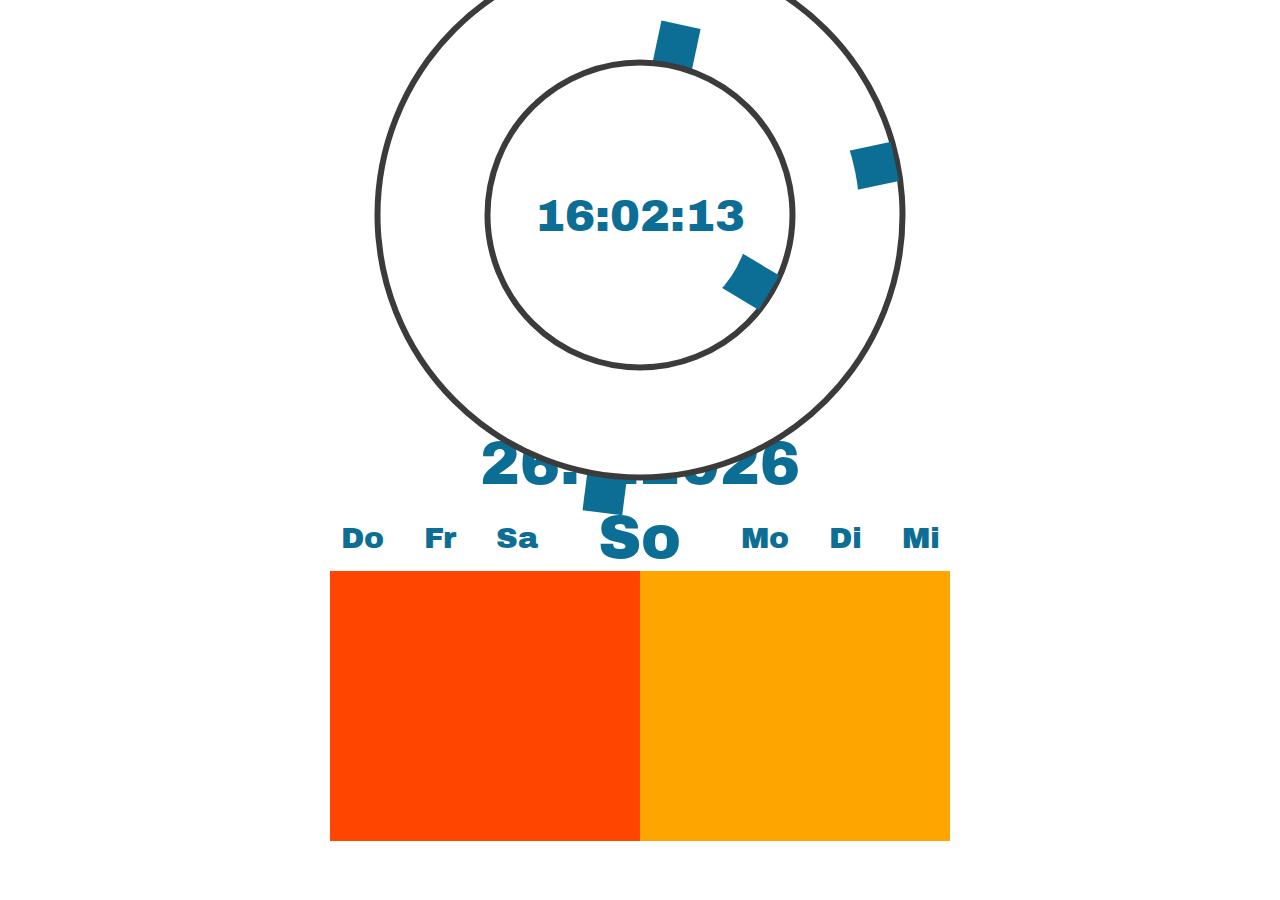
==== Linda_Geburtstag/index.html @ 204d4412 "Added Wetter" ====
<!DOCTYPE html>
<html lang="de">
<head>
  <meta charset="UTF-8">
  <meta name="viewport" content="width=device-width, initial-scale=1.0">
  <link rel="stylesheet" href="styles.css">
  <title>Uhr</title>
</head>
<body>
  <div class="container">
      <div class="clock-container">
          <div class="circle1-container">
                <div class="circle-mili"></div>
                <div id="hand-mili" class="hand-mili"></div>
          </div>
          <div class="circle2-container">
                <div class="circle-sec"></div>
                <div id="hand-sec" class="hand hand-sec"></div>
          </div>
          <div class="circle3-container">
                <div class="circle-min"></div>
                <div id="hand-min" class="hand hand-min"></div>
          </div>
          <div class="circle4-container">
                <div class="circle-hour"></div>
                <div id="hand-hour" class="hand hand-hour"></div>
          </div>
          <div class="circle5-container">
                <div class="circle-dig"></div>
                <div id="digital-clock" class="digital-clock"></div>
          </div>
    </div>
    <div class="date-container">
          <div id="date" class="date"></div>
          <div id="week-container" class="week-container">
                <div id="Mo" class="Mo">&nbsp; Mo &nbsp;</div>
                <div id="Tu" class="Tu">&nbsp; Di &nbsp;</div>
                <div id="We" class="We">&nbsp; Mi &nbsp;</div>
                <div id="Th" class="Th">&nbsp; Do &nbsp;</div>
                <div id="Fr" class="Fr">&nbsp; Fr &nbsp;</div>
                <div id="Sa" class="Sa">&nbsp; Sa &nbsp;</div>
                <div id="Su" class="Su">&nbsp; So &nbsp;</div>
          </div>
    </div>
    <div class="weather-container">
          <div class="today-container">
                <div id="symbol-today" class="symbol-today"></div>
          </div>
          <div class="tomorrow-container">
                <div id="symbol-tomorrow" class="symbol-tomorrow"></div>
          </div>
    </div>
  </div>

  <script src="script.js"></script>
</body>
</html>
---- Linda_Geburtstag/styles.css ----
@import url('https://fonts.googleapis.com/css2?family=Archivo+Black&display=swap');

.container {
  position: relative;
  display: flex;
  align-items: center;
  flex-direction: column;
  justify-content: start;
  /*height: 100vh;*/
  background-color:#ffffff;
}

.clock-container {
  position: relative;
  display: flex;
  align-items: center;
  /*flex-direction: column;
  justify-content: center;*/
  height: 45vh;
  padding-bottom: 1vh;
}

.date-container {
  position: relative;
  align-items: center;
  justify-content: center;
  align-items: center;
  /*background-color: yellow;*/
  height: 12vh;
  padding-top: 1vh;
  padding-bottom: 1vh;
}

.week-container {
  position: relative;
  display: flex;
  flex-direction: row;
  align-items: baseline;
  justify-content: center;
  align-items: center;
  /*background-color: rgb(255, 0, 128);*/
  height: 5vh;
  padding-bottom: 1vh;
}

.weather-container {
  position: relative;
  align-items: center;
  justify-content: center;
  display: flex;
  flex-direction: row;
 /* background-color: red;*/
  height: 33vh;
  padding-top: 1vh;

}

.today-container {
  position: relative;
  align-items: center;
  flex-direction: column;
  justify-content: center;
  background-color: orangered;
  width: 300px;
  height: 30vh;
  padding-right: 10px;
}

.tomorrow-container {
  position: relative;
  align-items: center;
  flex-direction: column;
  justify-content: center;
  background-color: orange;
  width: 300px;
  height: 30vh;
  padding-left: 10px;

}


  .circle1-container,
  .circle2-container,
  .circle3-container,
  .circle4-container,
  .circle5-container {
    display: flex;
    align-items: center;
    justify-content: center;
    position: absolute;
    top: 50%;
    left: 50%;
    transform: translate(-50%, -50%);
  }

  .circle1-container {
    z-index: 0;
  }
  .circle2-container {
    z-index: 1;
  }
  .circle3-container {
    z-index: 2;
  }
  .circle4-container {
    z-index: 3;
  }
  .circle5-container {
    z-index: 4;
  }
  .circle-sec,
  .circle-min,
  .circle-hour,
  .circle-dig {
    display: flex;
    align-items: center;
    justify-content: center;
    border-radius: 50%;
    background-color: #ffffff;

  }


  .circle-sec {
    width: 519px;
    height: 519px;
    border: 6px solid #3b3b3b;
  }
  .circle-min {
    width: 439px;
    height: 439px;
  }
  .circle-hour {
    width: 299px;
    height: 299px;
    border: 6px solid #3b3b3b;
  }
  .circle-dig {
    width: 220px;
    height: 220px;
  }

  .hand-hour,
  .hand-min,
  .hand-sec,
  .hand-mili {
    width: 40px;
    position: absolute;
    transform-origin: bottom center;
    bottom: 50%;
    left: 50%;
    transform: translate(-50%, -50%);
    background-color: #0c6e95;
    margin-left: -20px;
  }

  .hand-hour {
    height: 150px;
  }
  .hand-min {
    height: 195px;
  }
  .hand-sec {
    height: 260px;
  }
  .hand-mili {
    height: 300px;
  }
  
  .digital-clock {
    font-family: 'Archivo Black';
    position: absolute;
    font-size: 45px;
    color: #0c6e95;
    bottom: 50%;
    transform: translate(0%, 50%);
    width: 100%;
    text-align: center;
  }

  .date {
    font-family: 'Archivo Black';
    position: relative;
    font-size: 60px;
    color: #0c6e95;
    text-align: center;
    padding-bottom: 2vh;
  }

  .Mo,
  .Tu,
  .We,
  .Th,
  .Fr,
  .Sa,
  .Su {
    font-family: 'Archivo Black';
    position: relative;
    font-size: 30px;
    color: #0c6e95;
    text-align: baseline;
  }

  p {
    opacity: 0;
  }

  






  .dark-mode,
  .dark-mode .container,
  .dark-mode .circle-dig,
  .dark-mode .circle-hour,
  .dark-mode .circle-min,
  .dark-mode .circle-sec,
  .dark-mode .circle-mili {
    background-color: #313131;
    border-color: #9e9e9e;
  }
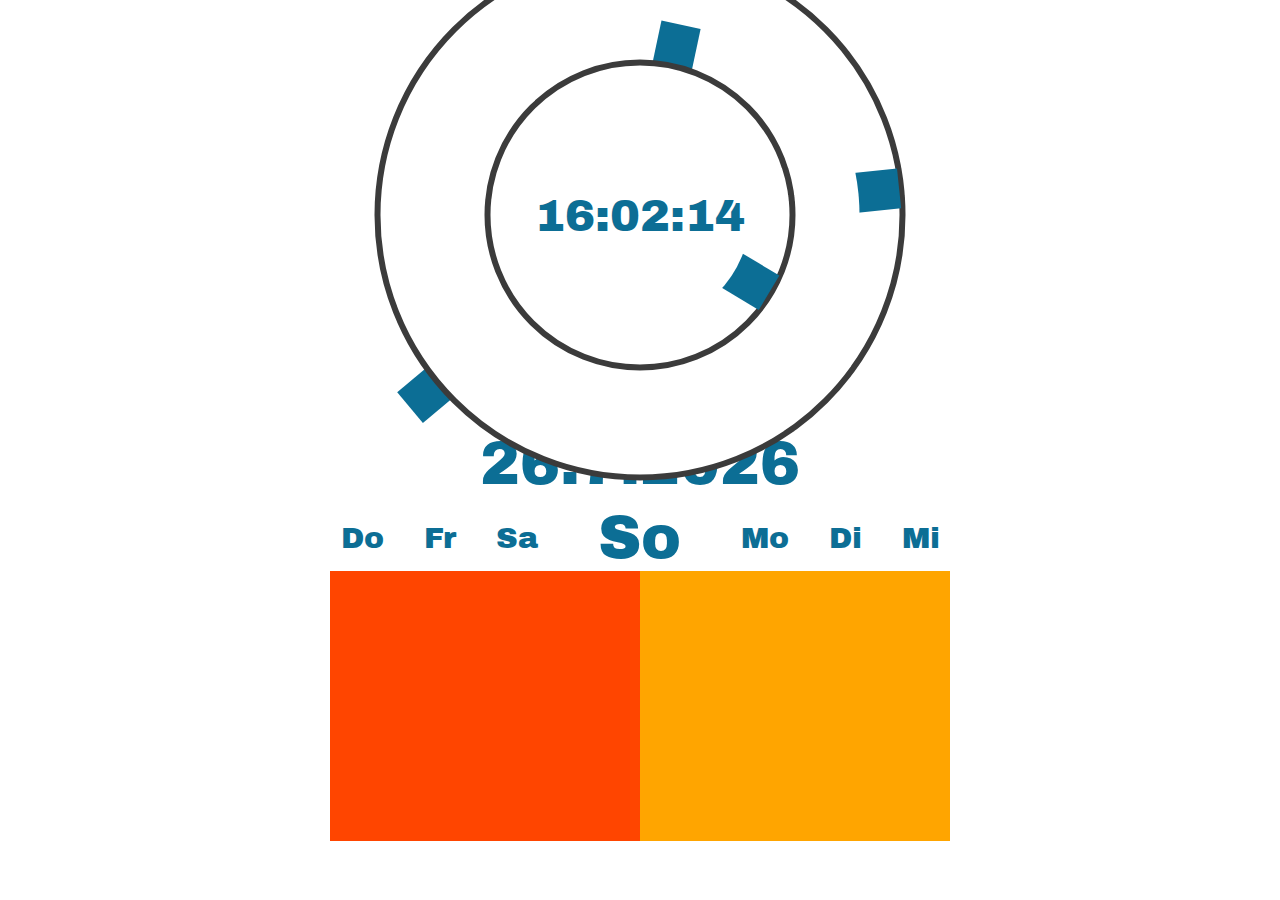
==== commit aa7b2fe3: "Push" ====
--- a/Linda_Geburtstag/index.html
+++ b/Linda_Geburtstag/index.html
@@ -44,7 +44,8 @@
     </div>
     <div class="weather-container">
           <div class="today-container">
-                <div id="symbol-today" class="symbol-today"></div>
+                <div id="temp-current" class="temp-current"></div>
+                <div id="symbol-current" class="symbol-current"></div>
           </div>
           <div class="tomorrow-container">
                 <div id="symbol-tomorrow" class="symbol-tomorrow"></div>
--- a/Linda_Geburtstag/styles.css
+++ b/Linda_Geburtstag/styles.css
@@ -205,7 +205,13 @@
     opacity: 0;
   }
 
-  
+  .temp-current {
+    font-family: 'Archivo Black';
+    position: relative;
+    font-size: 30px;
+    color: #0c6e95;
+    text-align: baseline;
+  }
 
 
 
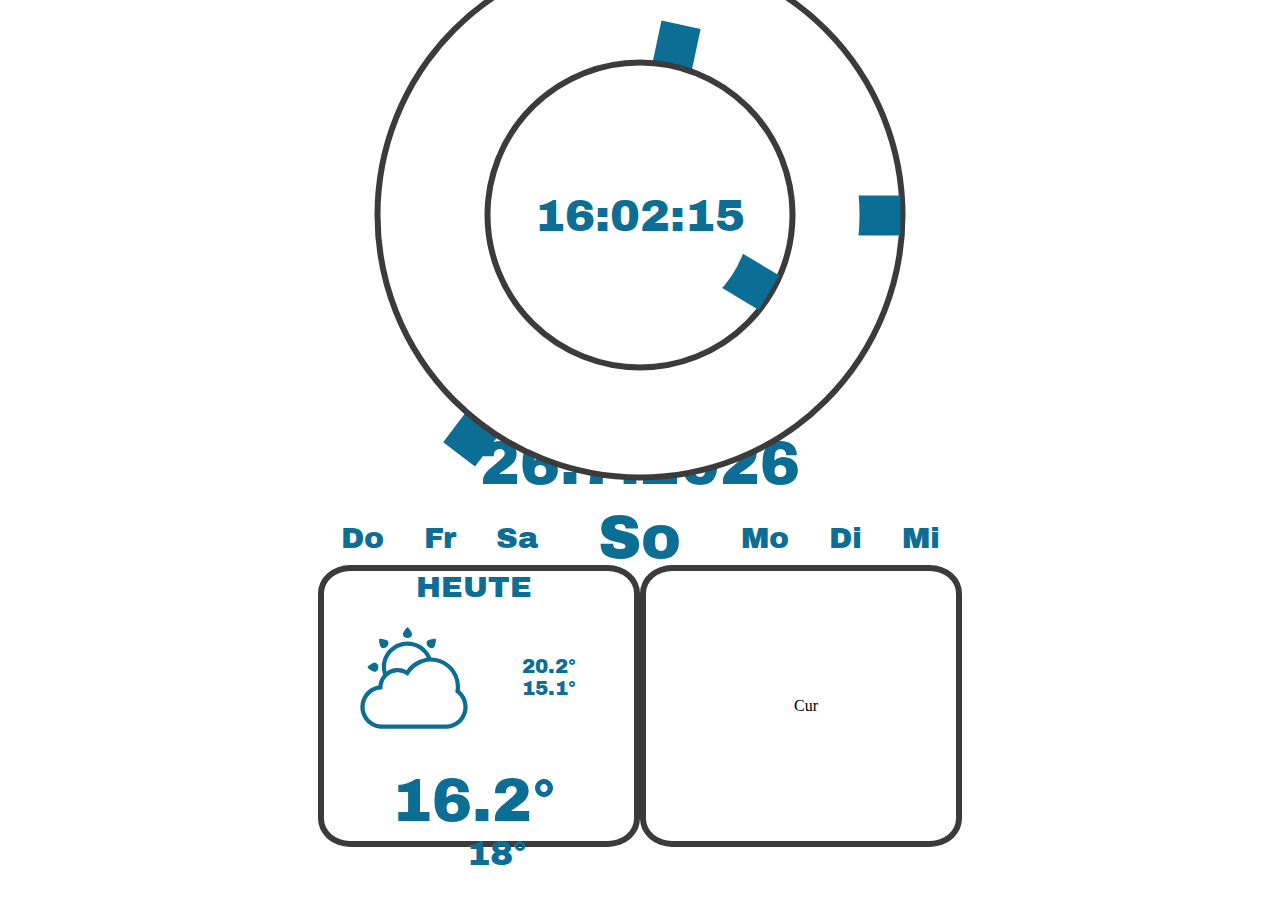
==== commit 942d19e2: "commit" ====
--- a/Linda_Geburtstag/index.html
+++ b/Linda_Geburtstag/index.html
@@ -43,11 +43,28 @@
           </div>
     </div>
     <div class="weather-container">
-          <div class="today-container">
-                <div id="temp-current" class="temp-current"></div>
-                <div id="symbol-current" class="symbol-current"></div>
+          <div id="today-container" class="today-container">
+                <pToday>HEUTE</pToday>
+                <div id="top-container" class="top-container">
+                        <svg id="symbol-today" class="symbol-today"
+                              viewBox="0 0 56.69 56.69" 
+                              xmlns="http://www.w3.org/2000/svg">
+                              <g>
+                                    <path d="m23.081 7.695.012-.019c0-.001-.001-.005-.001-.005 0-.639 1.636-3.328 2.188-3.318.555.006 2.189 2.68 2.189 3.318v.005l.014.019h-.016c-.017.986-.986 1.786-2.188 1.786-1.198 0-2.168-.8-2.187-1.786zm-13.353 17.72c.001 0 .004-.001.005-.001l.02.011v-.013c.986-.018 1.785-.988 1.785-2.187 0-1.2-.799-2.17-1.785-2.187v-.015l-.02.013c-.001 0-.004 0-.005 0-.638 0-3.313 1.635-3.318 2.188-.009.555 2.68 2.191 3.318 2.191zm3.012-11.637.005.021.008-.008c.711.686 1.962.563 2.811-.284.848-.849.969-2.099.283-2.808l.01-.011-.021-.005c-.001-.002-.003-.004-.003-.004-.452-.451-3.499-1.186-3.896-.799s.348 3.443.799 3.895c.001.002.001.002.004.003zm22.26-.273c.848.849 2.098.969 2.807.283l.012.01.004-.021c.002-.001.004-.003.006-.005.449-.45 1.186-3.498.797-3.895-.387-.396-3.443.348-3.893.799-.004.002-.004.003-.004.006l-.021.005.008.008c-.687.712-.564 1.963.284 2.81zm18.68 28.556c0 5.667-4.611 10.277-10.277 10.277h-30.114c-5.667 0-10.278-4.61-10.278-10.277 0-5.073 3.6-9.279 8.508-10.118.185-1.953.983-3.72 2.191-5.12-.37-1.178-.568-2.385-.568-3.598 0-6.693 5.446-12.14 12.141-12.14 4.938 0 9.352 2.998 11.213 7.528 7.523.139 13.603 6.29 13.603 13.845 0 .552-.039 1.119-.117 1.721 2.358 1.96 3.698 4.8 3.698 7.882zm-28.884-17.406c.715-.981 1.906-2.367 3.72-3.59 2.307-1.554 4.534-2.111 5.848-2.335-1.691-3.424-5.195-5.647-9.082-5.647-5.592.001-10.141 4.55-10.141 10.141 0 .696.074 1.391.222 2.078.636-.466 2.286-1.544 4.675-1.693 2.327-.146 4.062.67 4.758 1.046zm26.884 17.406c0-2.645-1.229-5.069-3.369-6.651l-.494-.365.102-.605c.121-.716.18-1.364.18-1.981 0-6.535-5.314-11.852-11.85-11.857l-.034.001c-1.148.052-3.06.29-5.139 1.326-2.857 1.424-4.426 3.556-5.086 4.586l-.534.919-.885-.59c-1.175-.783-2.543-1.197-3.956-1.197-.245 0-.788.048-.819.051-3.551.408-6.319 3.43-6.319 7.09v.917l-.912.12c-4.235.367-7.553 3.986-7.553 8.238 0 4.564 3.714 8.277 8.278 8.277h30.114c4.563-.002 8.276-3.715 8.276-8.279z"/>
+                              </g>
+                        </svg>
+                        <div id="max-min-container" class="max-min-container">
+                              <div id="temp-max" class="temp-max">20.2°</div>
+                              <div id="temp-min" class="temp-min">15.1°</div>
+                        </div>
+                </div>
+                <div id="cur-app-container" class="cur-app-container"> 
+                        <div id="temp-cur" class="temp-cur">16.2°</div>
+                        <div id="temp-app" class="temp-app">18°</div>
+                </div>
           </div>
           <div class="tomorrow-container">
+            <div id="temp-tom" class="temp-tom">Cur</div>
                 <div id="symbol-tomorrow" class="symbol-tomorrow"></div>
           </div>
     </div>
--- a/Linda_Geburtstag/styles.css
+++ b/Linda_Geburtstag/styles.css
@@ -57,21 +57,68 @@
 
 .today-container {
   position: relative;
-  align-items: center;
+  /*align-items: flex-start;*/
+  display: flex;
   flex-direction: column;
-  justify-content: center;
-  background-color: orangered;
+  /*justify-content: center;*/
+  border: 6px solid #3b3b3b;
+  border-radius: 10%;
   width: 300px;
   height: 30vh;
   padding-right: 10px;
 }
 
+pToday {
+  font-family: 'Archivo Black';
+    align-self: center;
+    font-size: 30px;
+    color: #0c6e95;
+    text-align: baseline;
+}
+
+.top-container {
+  position: relative;
+  display: flex;
+  padding-top: 5%;
+
+}
+
+
+.max-min-container {
+  position: relative;
+  display: flex;
+  flex-direction: column;
+  /*background-color: aqua;*/
+  width: 50%;
+  align-items: center;
+}
+
+.symbol-today {
+  /*background-color: aliceblue;*/
+  align-self: right;
+  padding-left: 10%;
+  width: 40%;
+  height: 100%;
+  fill: #0c6e95;
+}
+
+.cur-app-container {
+  position: relative;
+  display: flex;
+  flex-direction: column;/*
+  background-color: aquamarine;*/
+  width: 100%;
+  padding-top: 10%;
+}
+
 .tomorrow-container {
   position: relative;
   align-items: center;
+  display: flex;
   flex-direction: column;
   justify-content: center;
-  background-color: orange;
+  border: 6px solid #3b3b3b;
+  border-radius: 10%;
   width: 300px;
   height: 30vh;
   padding-left: 10px;
@@ -201,16 +248,38 @@
     text-align: baseline;
   }
 
-  p {
-    opacity: 0;
-  }
-
-  .temp-current {
+  .temp-cur,
+  .temp-max,
+  .temp-min,
+  .temp-app {
     font-family: 'Archivo Black';
     position: relative;
     font-size: 30px;
     color: #0c6e95;
     text-align: baseline;
+  }
+
+  .temp-max,
+  .temp-min {
+    font-size: 20px;
+  }
+  .temp-max {
+    padding-top: 25%;
+  }
+
+  .temp-min {
+    padding-bottom: 25%;
+  }
+
+  .temp-cur {
+    align-self: center;
+    font-size: 60px;
+  }
+
+  .temp-app {
+    align-self: center;
+    font-size: 35px;
+    padding-left: 5vh;
   }
 
 
@@ -224,7 +293,9 @@
   .dark-mode .circle-hour,
   .dark-mode .circle-min,
   .dark-mode .circle-sec,
-  .dark-mode .circle-mili {
+  .dark-mode .circle-mili,
+  .dark-mode .today-container,
+  .dark-mode .tomorrow-container {
     background-color: #313131;
     border-color: #9e9e9e;
   }
